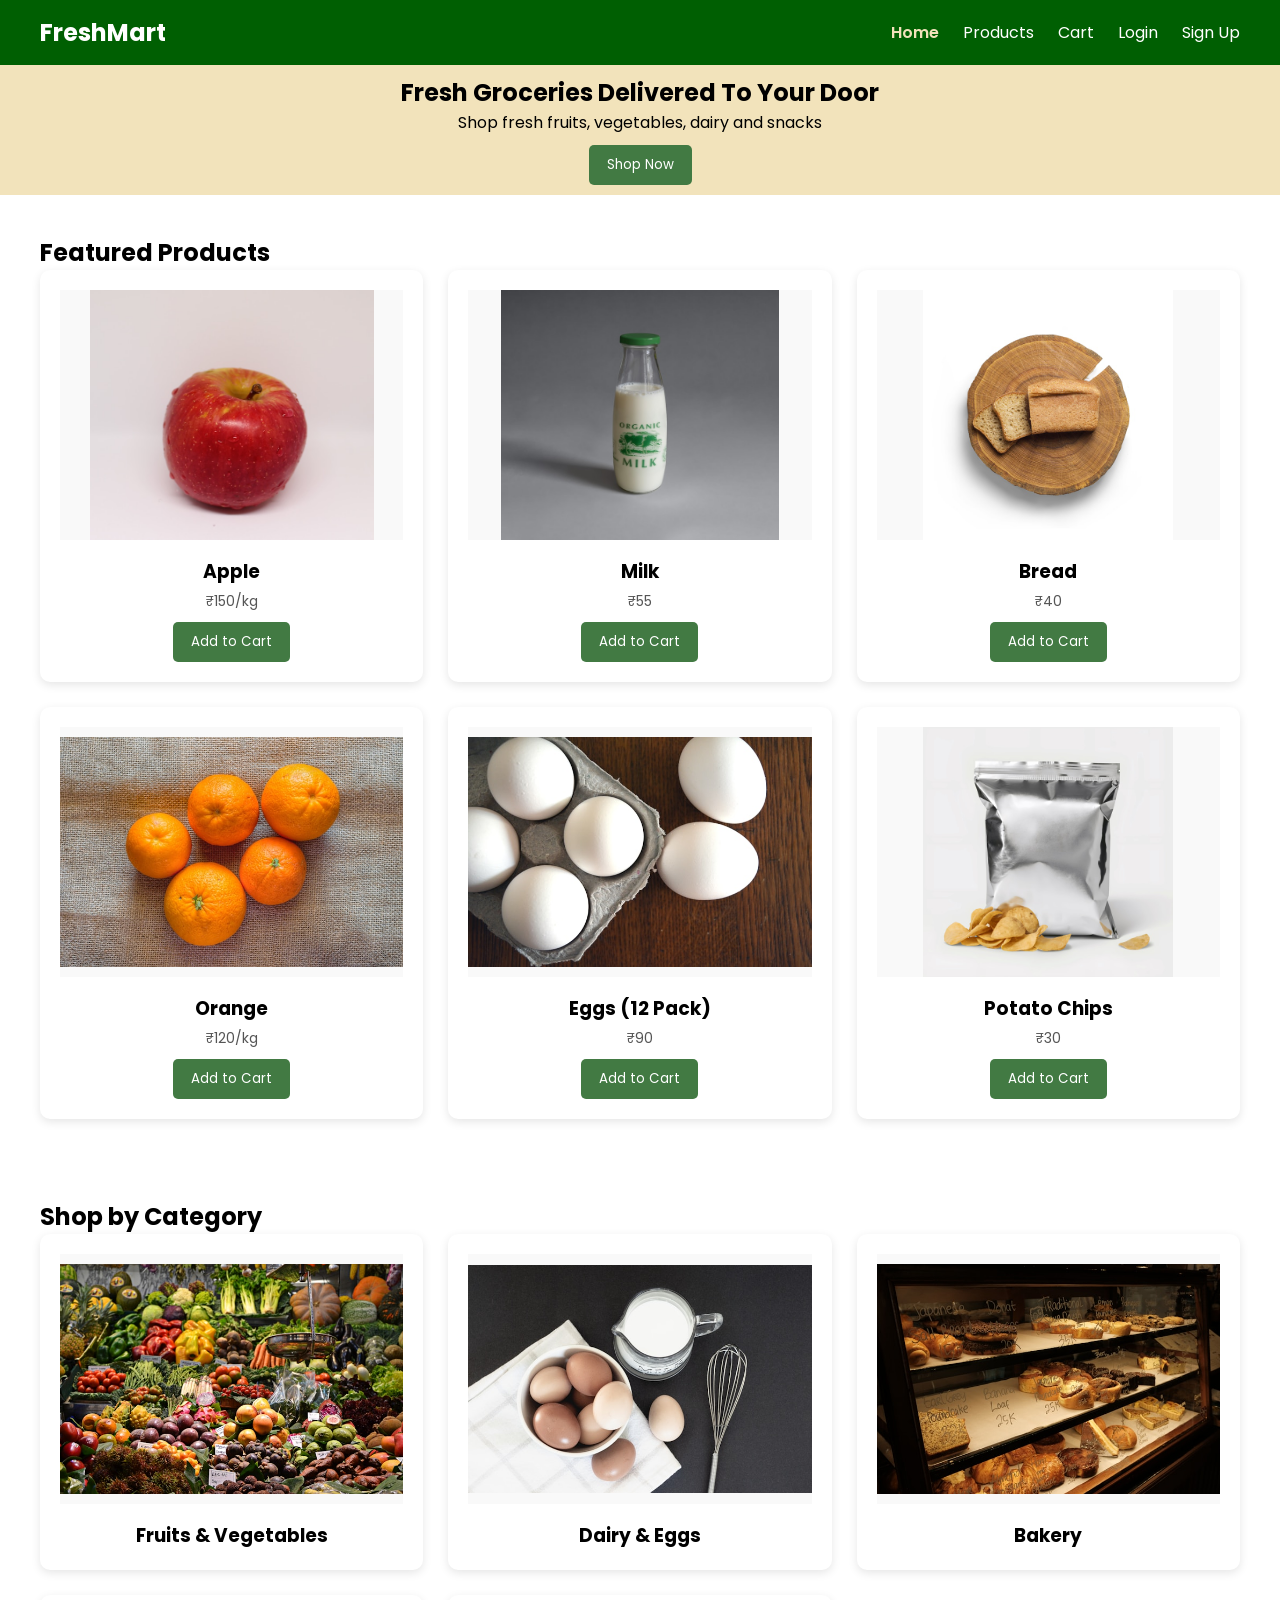
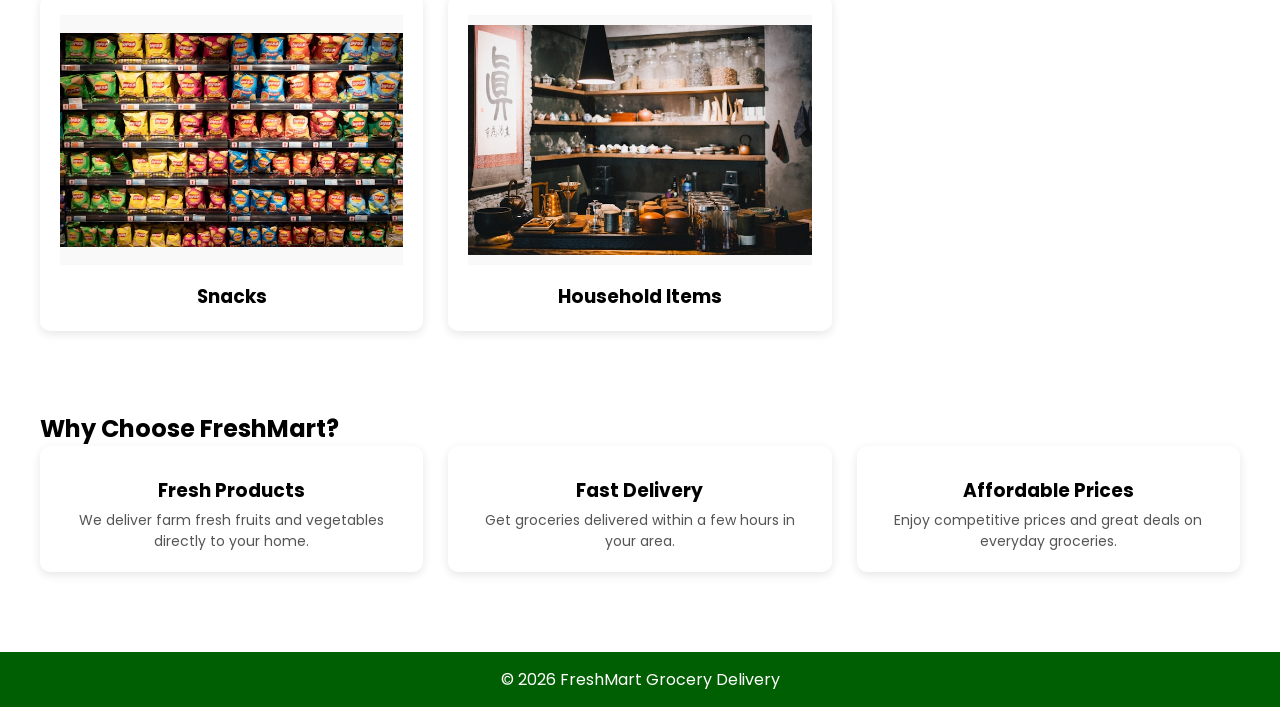
==== index.html @ 0c37fe51 "Initial commit - FreshMart Grocery Website" ====
<!DOCTYPE html>
<html>
<head>
<title>Online Grocery Delivery</title>

<link rel="stylesheet" href="css/base.css">
<link rel="stylesheet" href="css/layout.css">

</head>

<body>

<!-- Navbar -->

<div class="navbar">
<h2>FreshMart</h2>

<div class="nav-links">
<a href="index.html" class="active">Home</a>
<a href="products.html">Products</a>
<a href="cart.html">Cart</a>
<a href="login.html">Login</a>
<a href="sign-up.html">Sign Up</a>
</div>
</div>


<!-- Hero Banner -->

<section class="banner">
<h1>Fresh Groceries Delivered To Your Door</h1>
<p>Shop fresh fruits, vegetables, dairy and snacks</p>
<a href="products.html"><button class="btn">Shop Now</button></a>
</section>


<!-- Featured Products -->

<div class="container">

<h2>Featured Products</h2>

<div class="product-grid">

<div class="product-card">
<img src="images/apple.jpg">
<h3>Apple</h3>
<p>₹150/kg</p>
<button class="btn">Add to Cart</button>
</div>

<div class="product-card">
<img src="images/milk.jpg">
<h3>Milk</h3>
<p>₹55</p>
<button class="btn">Add to Cart</button>
</div>

<div class="product-card">
<img src="images/bread.jpg">
<h3>Bread</h3>
<p>₹40</p>
<button class="btn">Add to Cart</button>
</div>

<div class="product-card">
<img src="images/orange.jpg">
<h3>Orange</h3>
<p>₹120/kg</p>
<button class="btn">Add to Cart</button>
</div>

<div class="product-card">
<img src="images/eggs.jpg">
<h3>Eggs (12 Pack)</h3>
<p>₹90</p>
<button class="btn">Add to Cart</button>
</div>

<div class="product-card">
<img src="images/chips.jpg">
<h3>Potato Chips</h3>
<p>₹30</p>
<button class="btn">Add to Cart</button>
</div>

</div>

</div>



<!-- Shop by Category -->

<section class="container">

<h2>Shop by Category</h2>

<div class="product-grid">

<a href="products.html#fruits" class="category-card">
<div class="product-card">
<img src="images/fruits.jpg">
<h3>Fruits & Vegetables</h3>
</div>
</a>

<a href="products.html#dairy" class="category-card">
<div class="product-card">
<img src="images/dairy.jpg">
<h3>Dairy & Eggs</h3>
</div>
</a>

<a href="products.html#bakery" class="category-card">
<div class="product-card">
<img src="images/bakery.jpg">
<h3>Bakery</h3>
</div>
</a>


<a href="products.html#snacks" class="category-card">
<div class="product-card">
<img src="images/snacks.jpg">
<h3>Snacks</h3>
</div>
</a>

<a href="products.html#household" class="category-card">
<div class="product-card">
<img src="images/household.jpg">
<h3>Household Items</h3>
</div>
</a>

</div>

</section>


<!-- Why Choose Us -->

<section class="container">

<h2>Why Choose FreshMart?</h2>

<div class="product-grid">

<div class="product-card">
<h3>Fresh Products</h3>
<p>We deliver farm fresh fruits and vegetables directly to your home.</p>
</div>

<div class="product-card">
<h3>Fast Delivery</h3>
<p>Get groceries delivered within a few hours in your area.</p>
</div>

<div class="product-card">
<h3>Affordable Prices</h3>
<p>Enjoy competitive prices and great deals on everyday groceries.</p>
</div>

</div>

</section>


<!-- Footer -->

<footer>
<p>© 2026 FreshMart Grocery Delivery</p>
</footer>

</body>
</html>
---- css/base.css ----
/* Import Google Font */
@import url('https://fonts.googleapis.com/css2?family=Poppins:wght@300;400;500;600&display=swap');

/* Color Variables */
:root{
    --dark-green:#005F02;
    --medium-green:#427A43;
    --light-gold:#C0B87A;
    --cream:#F2E3BB;
    --white:#FFFFFF;
}


*{
    margin:0;
    padding:0;
    box-sizing:border-box;
    font-family:'Poppins', sans-serif;
}


body{
    background:var(--white);
}


.container{
    padding:40px;
}


.btn{
    background:var(--medium-green);
    color:white;
    border:none;
    padding:10px 18px;
    margin-top:10px;
    cursor:pointer;
    border-radius:5px;
}

.btn:hover{
    background:var(--dark-green);
}

/* Forms */
input,textarea{
    width:100%;
    padding:10px;
    margin:8px 0;
}


table{
    width:100%;
    border-collapse:collapse;
}

th,td{
    padding:10px;
    border-bottom:1px solid #ddd;
}

html{
overflow-y:scroll;
}

.navbar{
width:100%;
}
---- css/layout.css ----
.navbar{
    background:var(--dark-green);
    color:white;
    display:flex;
    justify-content:space-between;
    align-items:center;
    padding:15px 40px;
}

.nav-links a{
    color:white;
    text-decoration:none;
    margin-left:20px;
}

.nav-links a.active{
color:#F2E3BB;
font-weight:600;
}


.banner{
    background:var(--cream);
    padding:10px;
    text-align:center;
}


footer{
    background:var(--dark-green);
    color:white;
    text-align:center;
    padding:15px;
    margin-top:40px;
}



.product-grid{
    display:grid;
    grid-template-columns:repeat(3,1fr);
    gap:25px;
}

@media (max-width:900px){
    .product-grid{
        grid-template-columns:repeat(2,1fr);
    }
}

@media (max-width:500px){
    .product-grid{
        grid-template-columns:1fr;
    }
}



.product-card{
    background:white;
    border-radius:10px;
    padding:20px;
    text-align:center;
    box-shadow:0 3px 10px rgba(0,0,0,0.1);
}

.product-card img{
    width: 100%;
    height: 250px;
    object-fit: contain;
    background: #f9f9f9;
}

.product-card h3{
margin-top:10px;
}

.product-card p{
font-size:14px;
margin-top:5px;
color:#555;
}

.category-card{
text-decoration:none;
color:inherit;
display:block;
}

.category-card:hover .product-card{
transform:translateY(-5px);
transition:0.3s;
}
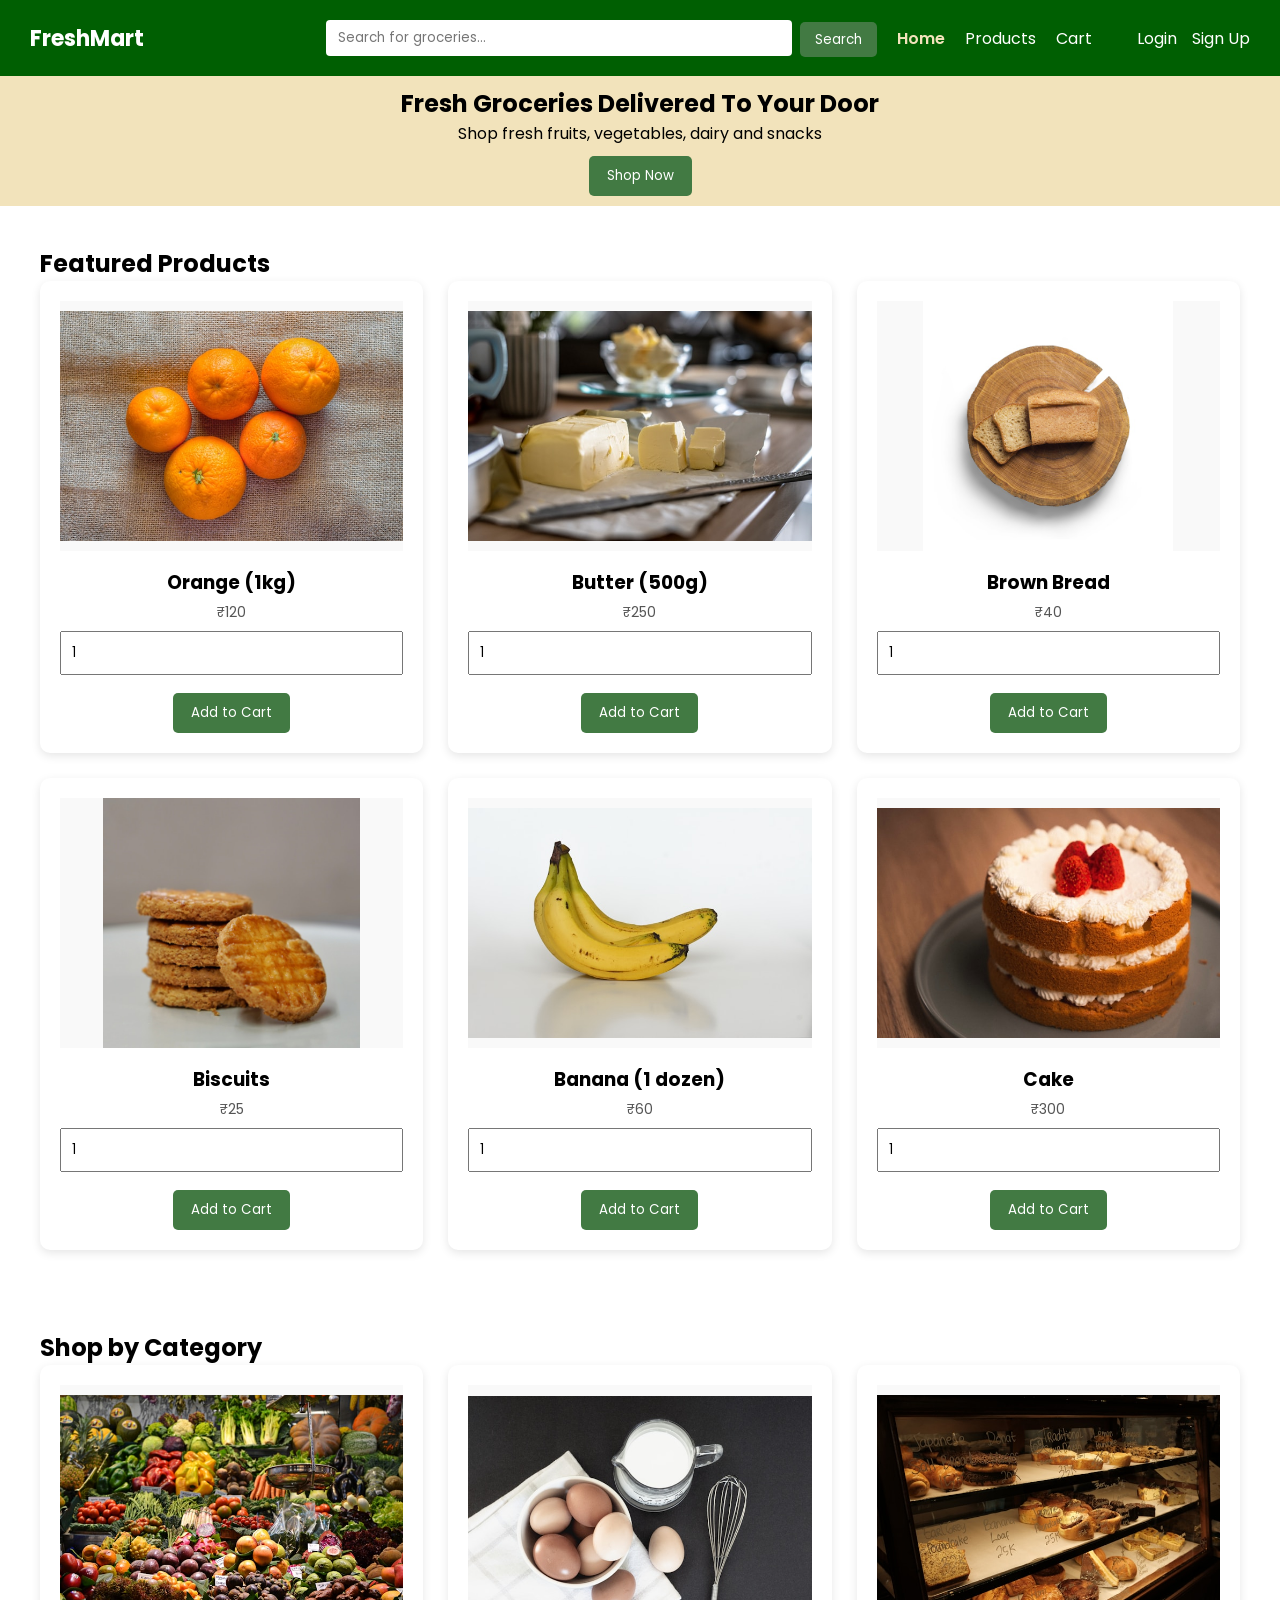
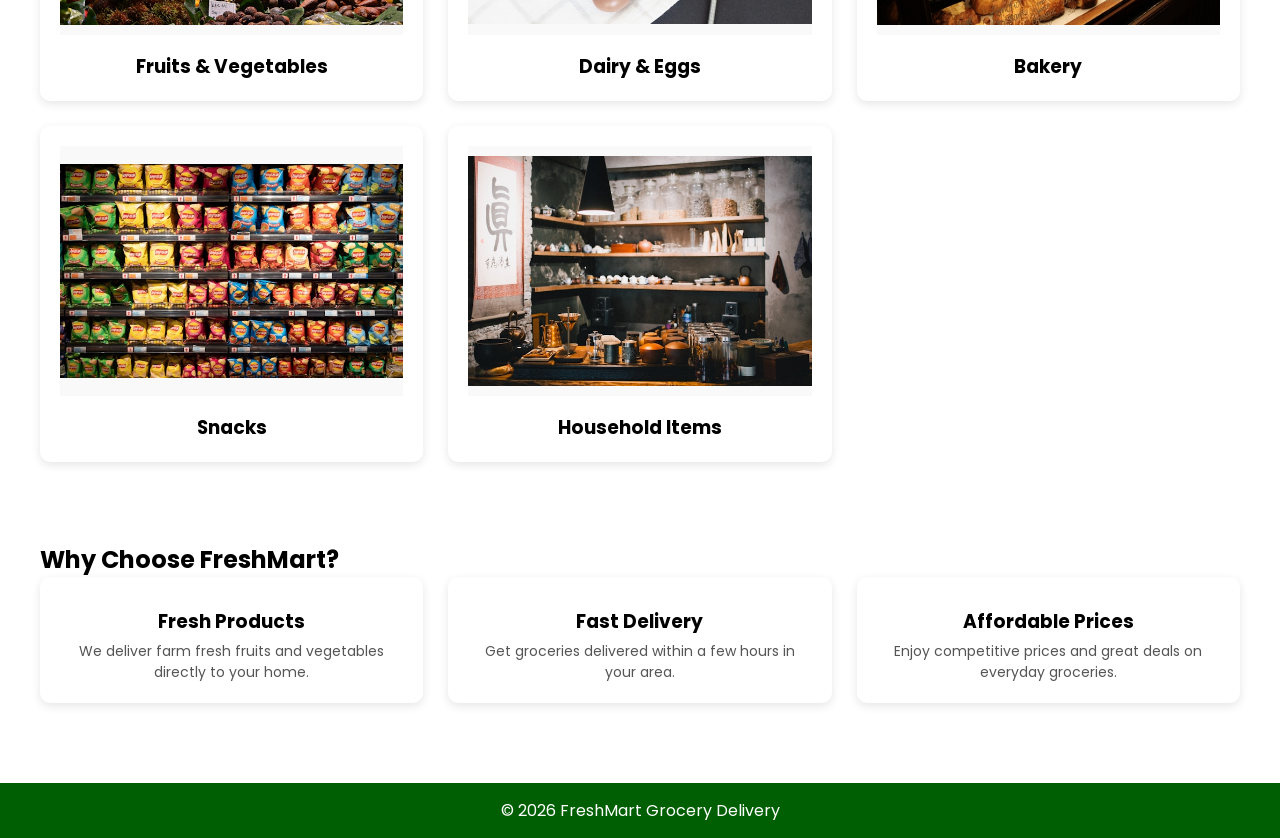
==== commit 49e58b94: "added javascript files - FreshMart Grocery Website" ====
--- a/index.html
+++ b/index.html
@@ -1,178 +1,134 @@
+<!doctype html>
+<html lang="en">
+  <head>
+    <meta charset="UTF-8" />
+    <meta name="viewport" content="width=device-width, initial-scale=1.0" />
+    <title>Online Grocery Delivery</title>
+    <link rel="stylesheet" href="css/base.css" />
+    <link rel="stylesheet" href="css/layout.css" />
+  </head>
 
-<!DOCTYPE html>
-<html>
-<head>
-<title>Online Grocery Delivery</title>
+  <body>
+    <div class="navbar">
+      <div class="nav-logo">
+        <a href="index.html">FreshMart</a>
+      </div>
 
-<link rel="stylesheet" href="css/base.css">
-<link rel="stylesheet" href="css/layout.css">
+      <div class="search-bar">
+        <input
+          type="text"
+          id="search-input"
+          placeholder="Search for groceries..."
+        />
+        <button class="btn">Search</button>
+      </div>
 
-</head>
+      <div class="nav-links" id="nav-links"></div>
 
-<body>
+      <div class="nav-user" id="nav-user"></div>
+    </div>
 
-<!-- Navbar -->
+    <section class="banner">
+      <h1>Fresh Groceries Delivered To Your Door</h1>
+      <p>Shop fresh fruits, vegetables, dairy and snacks</p>
+      <a href="products.html"><button class="btn">Shop Now</button></a>
+    </section>
 
-<div class="navbar">
-<h2>FreshMart</h2>
+    <div class="container">
+      <h2>Featured Products</h2>
 
-<div class="nav-links">
-<a href="index.html" class="active">Home</a>
-<a href="products.html">Products</a>
-<a href="cart.html">Cart</a>
-<a href="login.html">Login</a>
-<a href="sign-up.html">Sign Up</a>
-</div>
-</div>
+      <div class="product-grid" id="featured-products"></div>
+    </div>
 
+    <section class="container">
+      <h2>Shop by Category</h2>
 
-<!-- Hero Banner -->
+      <div class="product-grid">
+        <a href="products.html?category=fruits" class="category-card">
+          <div class="product-card">
+            <img
+              src="images/fruits.jpg"
+              alt="Assorted fresh fruits and vegetables"
+              title="Fruits & Vegetables"
+            />
+            <h3>Fruits & Vegetables</h3>
+          </div>
+        </a>
 
-<section class="banner">
-<h1>Fresh Groceries Delivered To Your Door</h1>
-<p>Shop fresh fruits, vegetables, dairy and snacks</p>
-<a href="products.html"><button class="btn">Shop Now</button></a>
-</section>
+        <a href="products.html?category=dairy" class="category-card">
+          <div class="product-card">
+            <img
+              src="images/dairy.jpg"
+              alt="Milk cheese and other dairy products"
+              title="Dairy & Eggs"
+            />
+            <h3>Dairy & Eggs</h3>
+          </div>
+        </a>
 
+        <a href="products.html?category=bakery" class="category-card">
+          <div class="product-card">
+            <img
+              src="images/bakery.jpg"
+              alt="Fresh bakery items like bread cakes and pastries"
+              title="Bakery Products"
+            />
+            <h3>Bakery</h3>
+          </div>
+        </a>
 
-<!-- Featured Products -->
+        <a href="products.html?category=snacks" class="category-card">
+          <div class="product-card">
+            <img
+              src="images/snacks.jpg"
+              alt="Fresh bakery items like bread cakes and pastries"
+              title="Bakery Products"
+            />
+            <h3>Snacks</h3>
+          </div>
+        </a>
 
-<div class="container">
+        <a href="products.html?category=household" class="category-card">
+          <div class="product-card">
+            <img
+              src="images/household.jpg"
+              alt="Household utensils and cleaning items"
+              title="Household Items"
+            />
+            <h3>Household Items</h3>
+          </div>
+        </a>
+      </div>
+    </section>
 
-<h2>Featured Products</h2>
+    <section class="container">
+      <h2>Why Choose FreshMart?</h2>
 
-<div class="product-grid">
+      <div class="product-grid">
+        <div class="product-card">
+          <h3>Fresh Products</h3>
+          <p>
+            We deliver farm fresh fruits and vegetables directly to your home.
+          </p>
+        </div>
 
-<div class="product-card">
-<img src="images/apple.jpg">
-<h3>Apple</h3>
-<p>₹150/kg</p>
-<button class="btn">Add to Cart</button>
-</div>
+        <div class="product-card">
+          <h3>Fast Delivery</h3>
+          <p>Get groceries delivered within a few hours in your area.</p>
+        </div>
 
-<div class="product-card">
-<img src="images/milk.jpg">
-<h3>Milk</h3>
-<p>₹55</p>
-<button class="btn">Add to Cart</button>
-</div>
+        <div class="product-card">
+          <h3>Affordable Prices</h3>
+          <p>Enjoy competitive prices and great deals on everyday groceries.</p>
+        </div>
+      </div>
+    </section>
 
-<div class="product-card">
-<img src="images/bread.jpg">
-<h3>Bread</h3>
-<p>₹40</p>
-<button class="btn">Add to Cart</button>
-</div>
-
-<div class="product-card">
-<img src="images/orange.jpg">
-<h3>Orange</h3>
-<p>₹120/kg</p>
-<button class="btn">Add to Cart</button>
-</div>
-
-<div class="product-card">
-<img src="images/eggs.jpg">
-<h3>Eggs (12 Pack)</h3>
-<p>₹90</p>
-<button class="btn">Add to Cart</button>
-</div>
-
-<div class="product-card">
-<img src="images/chips.jpg">
-<h3>Potato Chips</h3>
-<p>₹30</p>
-<button class="btn">Add to Cart</button>
-</div>
-
-</div>
-
-</div>
-
-
-
-<!-- Shop by Category -->
-
-<section class="container">
-
-<h2>Shop by Category</h2>
-
-<div class="product-grid">
-
-<a href="products.html#fruits" class="category-card">
-<div class="product-card">
-<img src="images/fruits.jpg">
-<h3>Fruits & Vegetables</h3>
-</div>
-</a>
-
-<a href="products.html#dairy" class="category-card">
-<div class="product-card">
-<img src="images/dairy.jpg">
-<h3>Dairy & Eggs</h3>
-</div>
-</a>
-
-<a href="products.html#bakery" class="category-card">
-<div class="product-card">
-<img src="images/bakery.jpg">
-<h3>Bakery</h3>
-</div>
-</a>
-
-
-<a href="products.html#snacks" class="category-card">
-<div class="product-card">
-<img src="images/snacks.jpg">
-<h3>Snacks</h3>
-</div>
-</a>
-
-<a href="products.html#household" class="category-card">
-<div class="product-card">
-<img src="images/household.jpg">
-<h3>Household Items</h3>
-</div>
-</a>
-
-</div>
-
-</section>
-
-
-<!-- Why Choose Us -->
-
-<section class="container">
-
-<h2>Why Choose FreshMart?</h2>
-
-<div class="product-grid">
-
-<div class="product-card">
-<h3>Fresh Products</h3>
-<p>We deliver farm fresh fruits and vegetables directly to your home.</p>
-</div>
-
-<div class="product-card">
-<h3>Fast Delivery</h3>
-<p>Get groceries delivered within a few hours in your area.</p>
-</div>
-
-<div class="product-card">
-<h3>Affordable Prices</h3>
-<p>Enjoy competitive prices and great deals on everyday groceries.</p>
-</div>
-
-</div>
-
-</section>
-
-
-<!-- Footer -->
-
-<footer>
-<p>© 2026 FreshMart Grocery Delivery</p>
-</footer>
-
-</body>
-</html>+    <footer>
+      <p>© 2026 FreshMart Grocery Delivery</p>
+    </footer>
+    <script src="js/data.js"></script>
+    <script src="js/products.js"></script>
+    <script src="js/main.js"></script>
+  </body>
+</html>
--- a/css/base.css
+++ b/css/base.css
@@ -1,70 +1,62 @@
-/* Import Google Font */
-@import url('https://fonts.googleapis.com/css2?family=Poppins:wght@300;400;500;600&display=swap');
+@import url("https://fonts.googleapis.com/css2?family=Poppins:wght@300;400;500;600&display=swap");
 
 /* Color Variables */
-:root{
-    --dark-green:#005F02;
-    --medium-green:#427A43;
-    --light-gold:#C0B87A;
-    --cream:#F2E3BB;
-    --white:#FFFFFF;
+:root {
+  --dark-green: #005f02;
+  --medium-green: #427a43;
+  --light-gold: #c0b87a;
+  --cream: #f2e3bb;
+  --white: #ffffff;
 }
 
-
-*{
-    margin:0;
-    padding:0;
-    box-sizing:border-box;
-    font-family:'Poppins', sans-serif;
+* {
+  margin: 0;
+  padding: 0;
+  box-sizing: border-box;
+  font-family: "Poppins", sans-serif;
 }
 
-
-body{
-    background:var(--white);
+body {
+  background: var(--white);
 }
 
-
-.container{
-    padding:40px;
+.container {
+  padding: 40px;
 }
 
-
-.btn{
-    background:var(--medium-green);
-    color:white;
-    border:none;
-    padding:10px 18px;
-    margin-top:10px;
-    cursor:pointer;
-    border-radius:5px;
+.btn {
+  background: var(--medium-green);
+  color: white;
+  border: none;
+  padding: 10px 18px;
+  margin-top: 10px;
+  cursor: pointer;
+  border-radius: 5px;
 }
 
-.btn:hover{
-    background:var(--dark-green);
+.btn:hover {
+  background: var(--dark-green);
 }
 
 /* Forms */
-input,textarea{
-    width:100%;
-    padding:10px;
-    margin:8px 0;
+input,
+textarea {
+  width: 100%;
+  padding: 10px;
+  margin: 8px 0;
 }
 
-
-table{
-    width:100%;
-    border-collapse:collapse;
+table {
+  width: 100%;
+  border-collapse: collapse;
 }
 
-th,td{
-    padding:10px;
-    border-bottom:1px solid #ddd;
+th,
+td {
+  padding: 10px;
+  border-bottom: 1px solid #ddd;
 }
 
-html{
-overflow-y:scroll;
+html {
+  overflow-y: scroll;
 }
-
-.navbar{
-width:100%;
-}
--- a/css/layout.css
+++ b/css/layout.css
@@ -1,94 +1,156 @@
-
-.navbar{
-    background:var(--dark-green);
-    color:white;
-    display:flex;
-    justify-content:space-between;
-    align-items:center;
-    padding:15px 40px;
+.navbar {
+  width: 100%;
+  background: var(--dark-green);
+  color: white;
+  display: flex;
+  align-items: center;
+  padding: 12px 30px;
+  gap: 20px;
 }
 
-.nav-links a{
-    color:white;
-    text-decoration:none;
-    margin-left:20px;
+/* Logo */
+.nav-logo {
+  flex: 1;
 }
 
-.nav-links a.active{
-color:#F2E3BB;
-font-weight:600;
+.nav-logo a {
+  color: white;
+  text-decoration: none;
+  font-size: 22px;
+  font-weight: bold;
 }
 
-
-.banner{
-    background:var(--cream);
-    padding:10px;
-    text-align:center;
+/* Search Bar (center) */
+.search-bar {
+  flex: 2;
+  display: flex;
+  gap: 8px;
 }
 
-
-footer{
-    background:var(--dark-green);
-    color:white;
-    text-align:center;
-    padding:15px;
-    margin-top:40px;
+.search-bar input {
+  flex: 1;
+  padding: 8px 12px;
+  border-radius: 4px;
+  border: none;
 }
 
-
-
-.product-grid{
-    display:grid;
-    grid-template-columns:repeat(3,1fr);
-    gap:25px;
+.search-bar button {
+  padding: 8px 15px;
+  height: 35px;
 }
 
-@media (max-width:900px){
-    .product-grid{
-        grid-template-columns:repeat(2,1fr);
-    }
+/* Navigation links */
+.nav-links {
+  display: flex;
+  justify-content: center;
+  gap: 20px;
+  margin-left: auto;
 }
 
-@media (max-width:500px){
-    .product-grid{
-        grid-template-columns:1fr;
-    }
+.nav-links a {
+  color: white;
+  text-decoration: none;
 }
 
-
-
-.product-card{
-    background:white;
-    border-radius:10px;
-    padding:20px;
-    text-align:center;
-    box-shadow:0 3px 10px rgba(0,0,0,0.1);
+.nav-links a.active {
+  color: #f2e3bb;
+  font-weight: 600;
 }
 
-.product-card img{
-    width: 100%;
-    height: 250px;
-    object-fit: contain;
-    background: #f9f9f9;
+/* User section (right side) */
+.nav-user {
+  display: flex;
+  justify-content: flex-end;
+  gap: 15px;
+  align-items: center;
+  margin-left: 25px;
 }
 
-.product-card h3{
-margin-top:10px;
+.nav-user a {
+  color: white;
+  text-decoration: none;
+}
+.nav-user a.active {
+  color: #f2e3bb;
+  font-weight: 600;
+}
+.user-name {
+  font-weight: bold;
 }
 
-.product-card p{
-font-size:14px;
-margin-top:5px;
-color:#555;
+.user-name::before {
+  content: "Hello, ";
 }
 
-.category-card{
-text-decoration:none;
-color:inherit;
-display:block;
+.banner {
+  background: var(--cream);
+  padding: 10px;
+  text-align: center;
 }
 
-.category-card:hover .product-card{
-transform:translateY(-5px);
-transition:0.3s;
-}+footer {
+  background: var(--dark-green);
+  color: white;
+  text-align: center;
+  padding: 15px;
+  margin-top: 40px;
+}
+
+.product-grid {
+  display: grid;
+  grid-template-columns: repeat(3, 1fr);
+  gap: 25px;
+}
+
+@media (max-width: 900px) {
+  .product-grid {
+    grid-template-columns: repeat(2, 1fr);
+  }
+}
+
+@media (max-width: 500px) {
+  .product-grid {
+    grid-template-columns: 1fr;
+  }
+}
+
+.product-card {
+  background: white;
+  border-radius: 10px;
+  padding: 20px;
+  text-align: center;
+  box-shadow: 0 3px 10px rgba(0, 0, 0, 0.1);
+}
+
+.product-card img {
+  width: 100%;
+  height: 250px;
+  object-fit: contain;
+  background: #f9f9f9;
+}
+
+.product-card h3 {
+  margin-top: 10px;
+}
+
+.product-card p {
+  font-size: 14px;
+  margin-top: 5px;
+  color: #555;
+}
+
+.category-card {
+  text-decoration: none;
+  color: inherit;
+  display: block;
+}
+
+.category-card:hover .product-card {
+  transform: translateY(-5px);
+  transition: 0.3s;
+}
+
+.product-card:hover {
+  transform: translateY(-5px);
+  transition: 0.3s;
+}
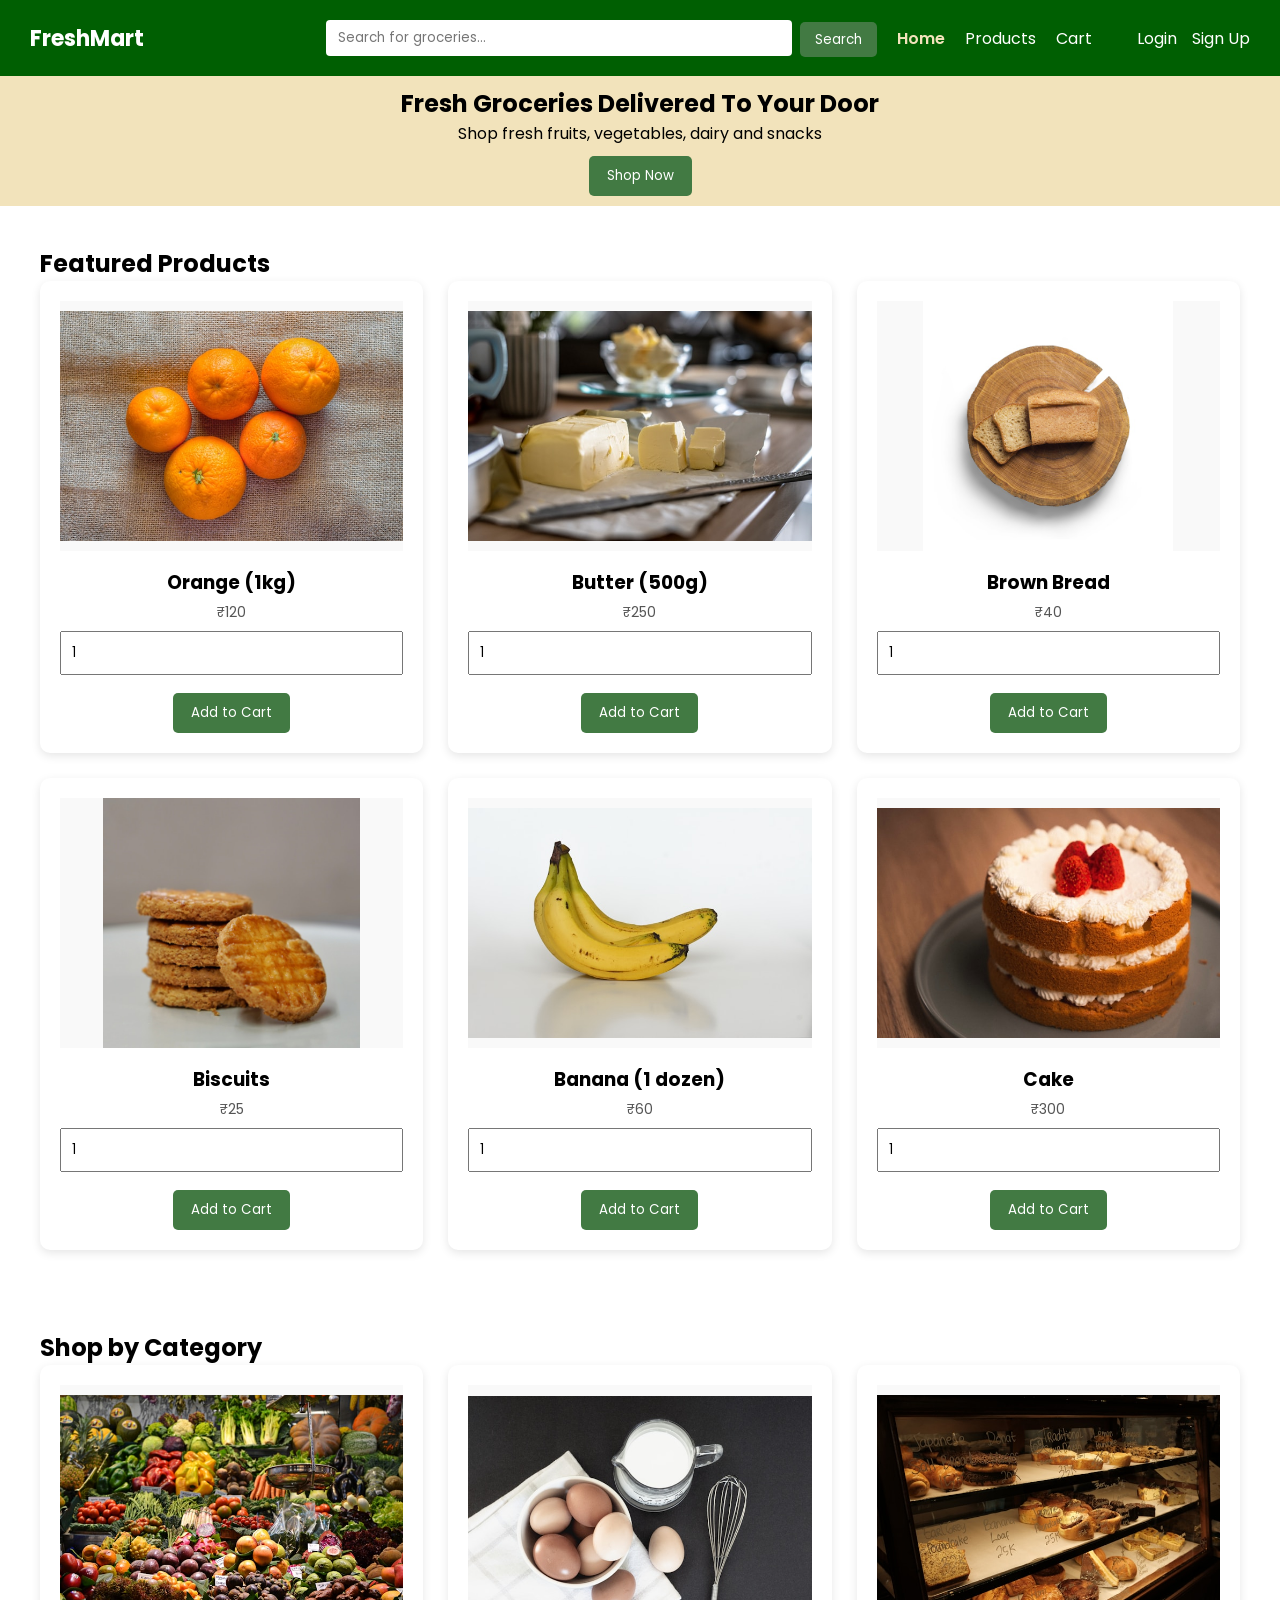
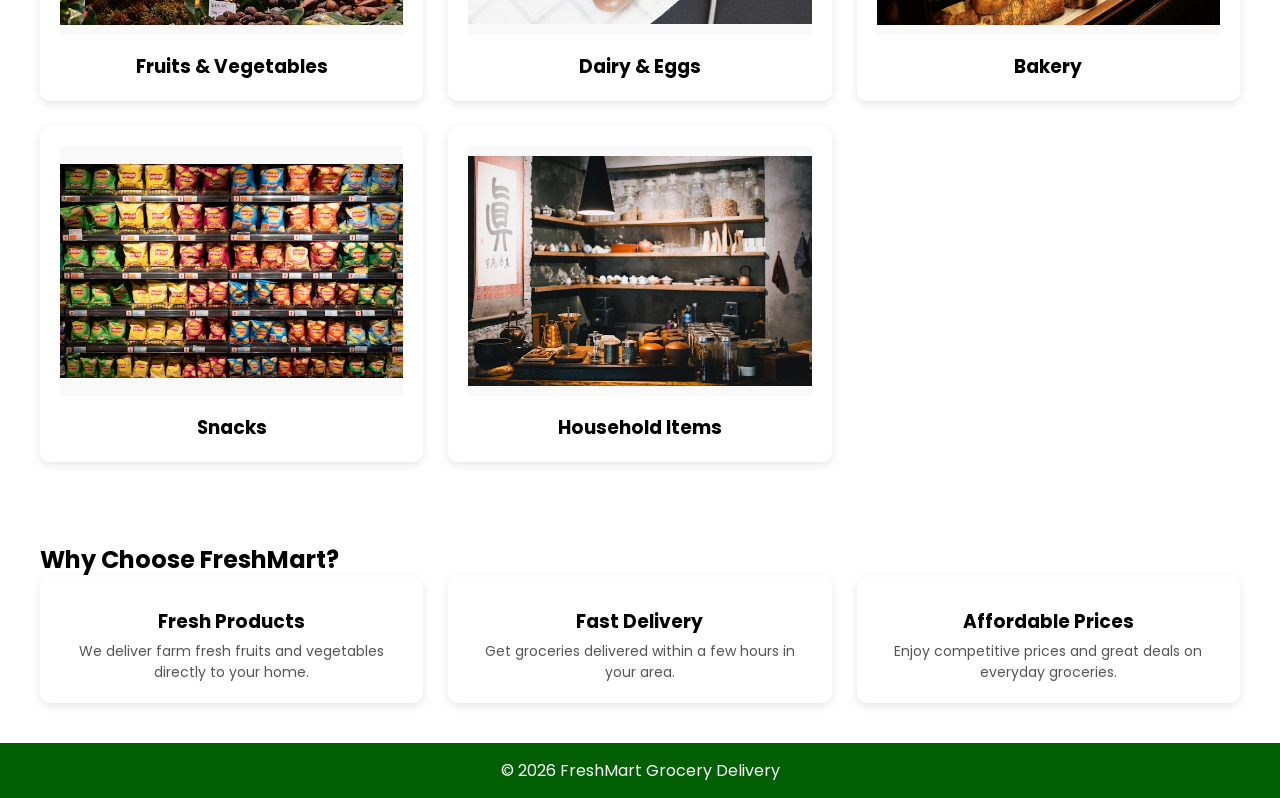
==== commit d3497cc7: "edited few features" ====
--- a/index.html
+++ b/index.html
@@ -36,7 +36,18 @@
 
     <div class="container">
       <h2>Featured Products</h2>
-
+      <p
+        id="no-results"
+        style="
+          display: none;
+          font-size: 18px;
+          text-align: center;
+          margin-top: 20px;
+          font-weight: 500;
+        "
+      >
+        No search results found
+      </p>
       <div class="product-grid" id="featured-products"></div>
     </div>
 
@@ -125,7 +136,7 @@
     </section>
 
     <footer>
-      <p>© 2026 FreshMart Grocery Delivery</p>
+      <p>&copy; <span id="year"></span> FreshMart Grocery Delivery</p>
     </footer>
     <script src="js/data.js"></script>
     <script src="js/products.js"></script>
--- a/css/base.css
+++ b/css/base.css
@@ -16,8 +16,18 @@
   font-family: "Poppins", sans-serif;
 }
 
+html {
+  overflow-y: scroll;
+  height: 100%;
+  margin: 0;
+}
 body {
   background: var(--white);
+  height: 100%;
+  margin: 0;
+  min-height: 100vh;
+  display: flex;
+  flex-direction: column;
 }
 
 .container {
@@ -38,7 +48,6 @@
   background: var(--dark-green);
 }
 
-/* Forms */
 input,
 textarea {
   width: 100%;
@@ -56,7 +65,3 @@
   padding: 10px;
   border-bottom: 1px solid #ddd;
 }
-
-html {
-  overflow-y: scroll;
-}
--- a/css/layout.css
+++ b/css/layout.css
@@ -8,7 +8,6 @@
   gap: 20px;
 }
 
-/* Logo */
 .nav-logo {
   flex: 1;
 }
@@ -20,7 +19,6 @@
   font-weight: bold;
 }
 
-/* Search Bar (center) */
 .search-bar {
   flex: 2;
   display: flex;
@@ -39,7 +37,6 @@
   height: 35px;
 }
 
-/* Navigation links */
 .nav-links {
   display: flex;
   justify-content: center;
@@ -57,7 +54,6 @@
   font-weight: 600;
 }
 
-/* User section (right side) */
 .nav-user {
   display: flex;
   justify-content: flex-end;
@@ -74,6 +70,21 @@
   color: #f2e3bb;
   font-weight: 600;
 }
+
+.logout-btn {
+  color: white;
+  background: #e53935;
+  padding: 6px 12px;
+  border-radius: 5px;
+  margin-left: 10px;
+  text-decoration: none;
+  transition: 0.3s ease;
+}
+
+.logout-btn:hover {
+  background: #c62828;
+}
+
 .user-name {
   font-weight: bold;
 }
@@ -89,11 +100,11 @@
 }
 
 footer {
+  margin-top: auto;
   background: var(--dark-green);
   color: white;
   text-align: center;
   padding: 15px;
-  margin-top: 40px;
 }
 
 .product-grid {
